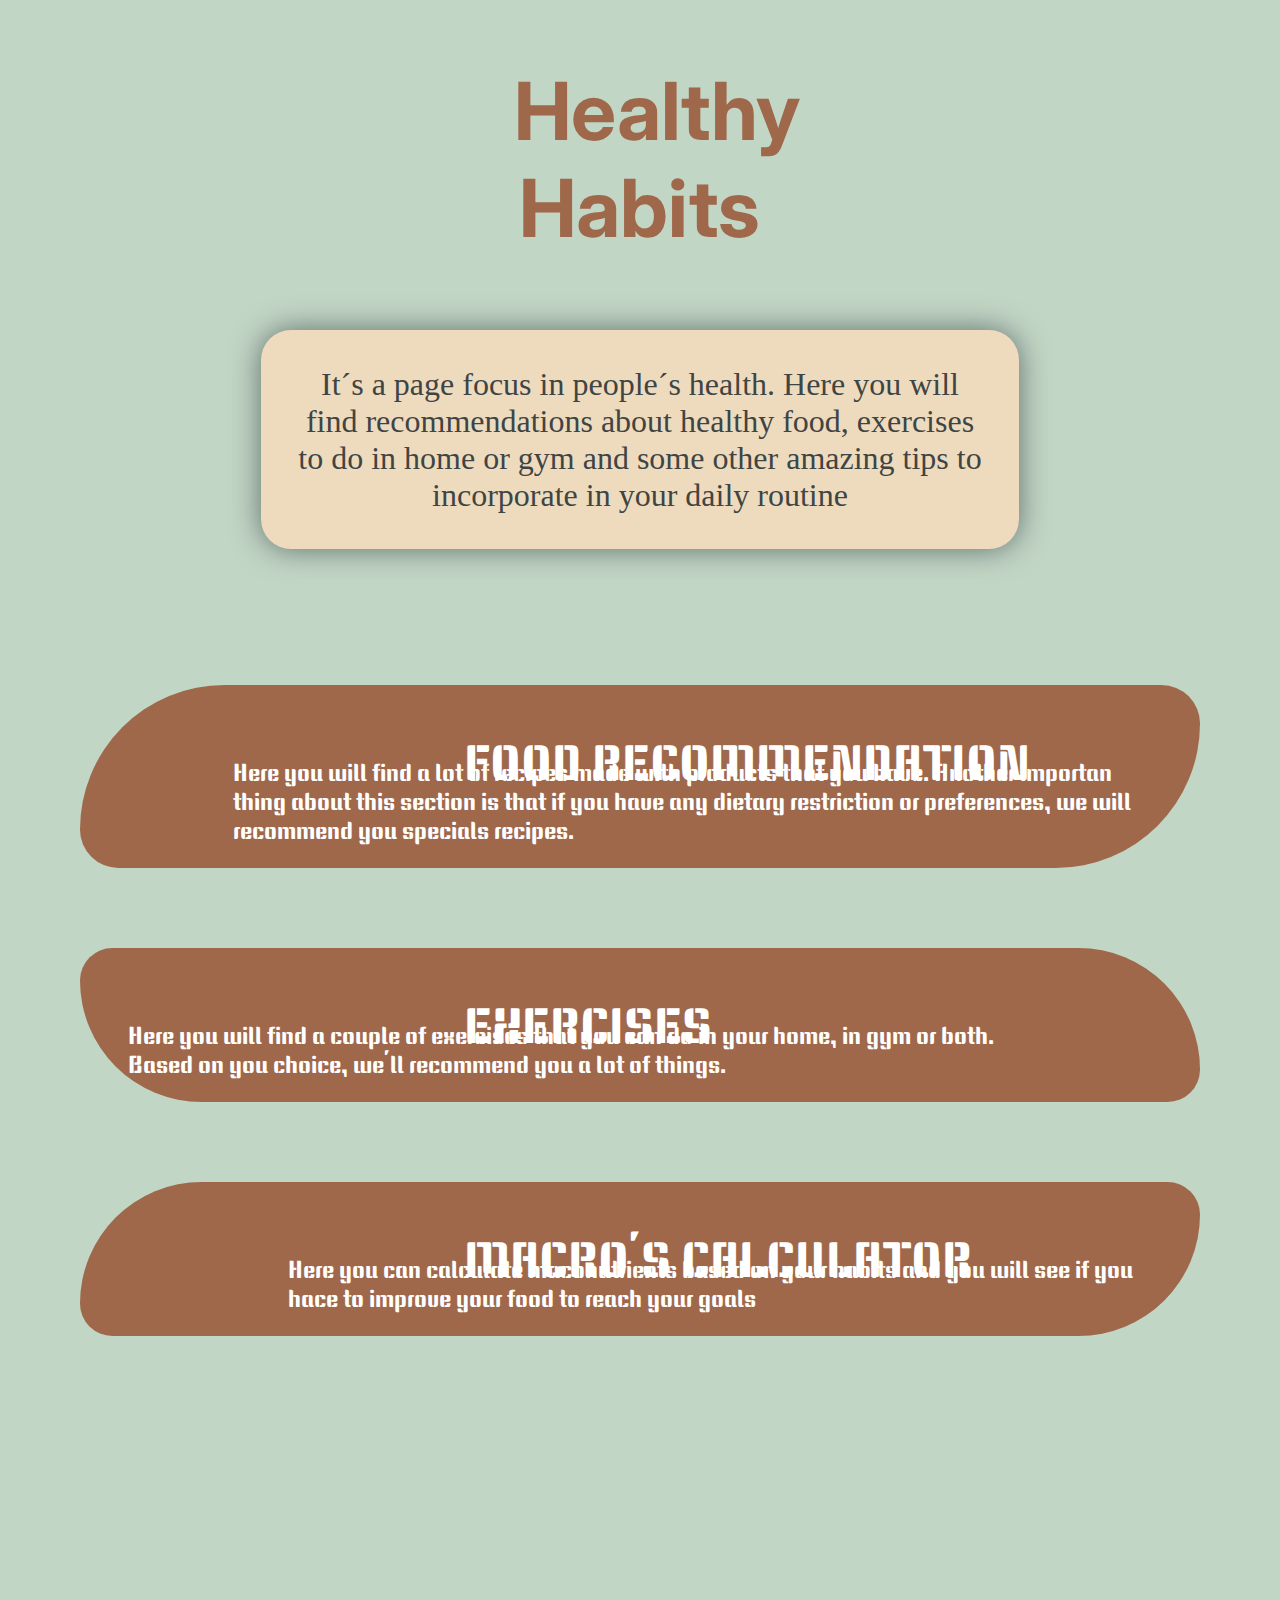
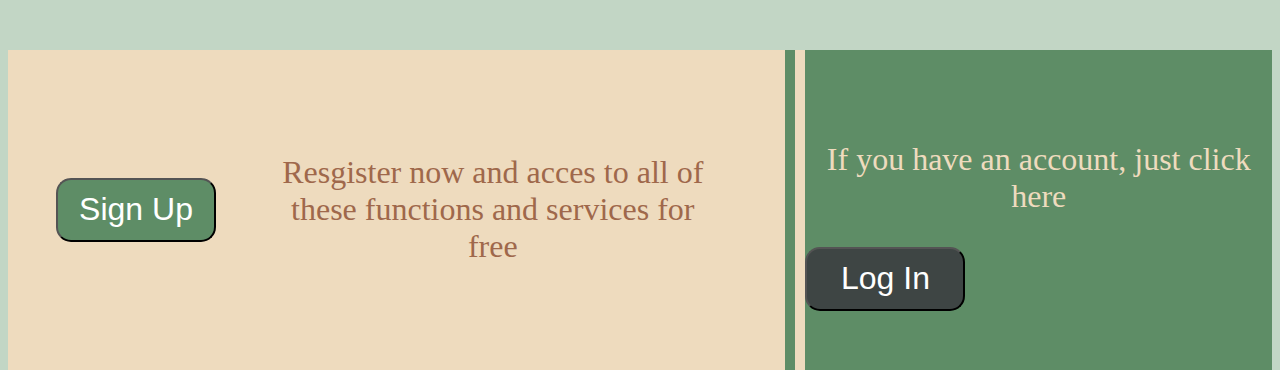
==== index.html @ ca8ab0b1 "Add files via upload" ====
<!DOCTYPE html>
<html lang="en">
<head>
    <meta charset="UTF-8">
    <meta name="viewport" content="width=device-width, initial-scale=1.0">
    <link rel="stylesheet" href="Styles.css">
    <link rel="preconnect" href="https://fonts.googleapis.com">
    <link rel="preconnect" href="https://fonts.gstatic.com" crossorigin>
    <link href="https://fonts.googleapis.com/css2?family=Inter:ital,opsz,wght@0,14..32,100..900;1,14..32,100..900&family=Jersey+10&family=Keania+One&display=swap" rel="stylesheet">
    <title>Document</title>
</head>
<body>
    <h1>Healthy Habits</h1>
    <div class="parrafoIntro">
        <p >It´s a page focus in people´s health. Here you will find recommendations about healthy food, exercises to   do in home or gym and some other amazing tips to incorporate in your daily routine</p>
    </div>
    <div class="cards">
        <div class="card1">
            <img src="imagenes/Cooking.png" alt="">
            <p class="tituloCardI">FOOD RECOMMENDATION</p>
            <p class="textoCardI">Here you will find a lot of recipes made with products that you have. Another importan thing about this section is that if you have any dietary restriction or preferences, we will recommend you specials recipes.</p>
        </div>
        <div class="card2">
            <p class="tituloCardII">EXERCISES</p>
            <p class="textoCardII">Here you will find a couple of exercises that you can do in your home, in gym or both. Based on you choice, we´ll recommend you a lot of things.</p>
            <img src="imagenes/Exercise.png" alt="" class="imagenII">
        </div>
        <div class="card3">
            <img src="imagenes/Calculadora.png" alt="">
            <p class="tituloCardIII">MACRO´S CALCULATOR</p>
            <p class="textoCardIII">Here you can calculate maconutrients based on your habits and you will see if you hace to improve your food to reach your goals</p>
        </div>
    </div>
    <script src="Js.js"></script>
</body>
<footer>
    <div class="botones">
        <div class="registrarse">
            <button class="botonRegistrarse">Sign Up</button>
            <p class="textoRegistro">Resgister now and acces to all of these functions and services for free</p>
        </div>
        <div class="iniciarSesion">
            <p class="textoInicioSesion">If you have an account, just click here</p>
            <button class="botonInicioSesion">Log In</button>
        </div>
    </div>
</footer>
</html>
---- Styles.css ----
body{
    background-image: url(imagenes/Hojas1.png), url(imagenes/Hojas2.png);
    background-position: top left, top right;
    background-repeat: no-repeat;
    background-color: #C2D6C5;
    display: grid;
    grid-template-rows: 20% 20% 20% 20% 20%;
    grid-template-columns: 20% 20% 20% 20% 20%;
}
h1{
    grid-column: 3;
    grid-row: 1;
    font-family: "Inter", sans-serif;
    font-size: 5em;
    color: #9F684B;
    text-align: center;
}
.parrafoIntro{
    overflow: hidden;
    grid-row: 2;
    grid-column: 2 / 5;
    display: flex;
    align-items: center;
    justify-content: center;
    padding: 1em;
    margin-top: -2em;
    height: 40%;
    border-radius: 30px;
    box-shadow: #606d6b 0px 0px 30px;
    background-color: #EEDBBE;
    color: #3E4544;
    font-family: "Inter"- sans-serif;
    font-size: 2em;
    text-align: center;
}
.cards{
    transition: opacity 3s ease-in-out;
    grid-column: 1 / 6;
    grid-row: 3 / 4;
    margin-top: -10em;
    margin-bottom: -40em;
    justify-self: center;
    width: 70em;
    padding: 4em;
    color: white;
    view-timeline-name: --cards;
    view-timeline-axis: block;
    animation-timeline: --cards;
    animation-name: scroll;
    animation-range: entry 10%, cover 50%;
}
@keyframes scroll {
    from{
        opacity: 0;
    }
    to{
        opacity: 1;
    }
}
.card1{
    margin-bottom: 5em;
    display: flex;
    border-top-left-radius: 150px;
    border-top-right-radius: 40px;
    border-bottom-right-radius: 150px;
    border-bottom-left-radius: 40px;
    background-color: #9F684B;
    font-family: "Keania One", sans-serif;
}
.tituloCardI{
    position: absolute;
    margin-left: 8em;
    width: 12em;
    font-size: 3em;
}
.textoCardI{
    align-self: center;
    padding-top: 2em;
    padding-right: 1.5em;
    font-size: 1.5em;
}
.card2{
    margin-bottom: 5em;
    display: flex;
    border-top-left-radius: 40px;
    border-top-right-radius: 150px;
    border-bottom-right-radius: 40px;
    border-bottom-left-radius: 150px;
    background-color: #9F684B;
    font-family: "Keania One", sans-serif;
}
.tituloCardII{
    position: absolute;
    margin-left: 8em;
    width: 12em;
    font-size: 3em;
}
.textoCardII{
    align-self: center;
    padding-top: 2em;
    padding-left: 2em;
    font-size: 1.5em;
}
.card3{
    display: flex;
    margin-bottom: 50em;
    border-top-left-radius: 150px;
    border-top-right-radius: 40px;
    border-bottom-right-radius: 150px;
    border-bottom-left-radius: 40px;
    background-color: #9F684B;
    font-family: "Keania One", sans-serif;
}
.tituloCardIII{
    position: absolute;
    margin-left: 8em;
    width: 12em;
    font-size: 3em;
}
.textoCardIII{
    align-self: center;
    padding-top: 2em;
    padding-right: 1.5em;
    font-size: 1.5em;
}
.cards img{
    padding: 1.5em;
    width: 15em;
}
footer{
    bottom: 14em;
    position: relative;
    grid-row: 5;
    grid-column: 1 / 6;
}
.botones{
    height: 20em;
    padding-top: 20em;
    display: flex;
    grid-row: 5;
}
.registrarse{
    display: flex;
    width: 100%;
    background-color: #EEDBBE;
    text-align: center;
    border-right: #5E8D66 10px solid;
    font-family: "Inter"- sans-serif;
    font-size: 2em;
    color: #9F684B;
}
.botonRegistrarse{
    position: absolute;
    height: 2em;
    width: 5em;
    align-self: center;
    margin-left: 1.5em;
    border-radius: 15px;
    background-color: #5E8D66;
    font-size: 1em;
    color: white;
}
.textoRegistro{
    text-align: center;
    align-self: center;
    padding-left: 8em;
    padding-right: 2em;
}
.iniciarSesion{
    width: 60%;
    justify-items:center;
    align-content: center;
    align-items: center;
    justify-content: space-around;
    border-left: #EEDBBE 10px solid;
    background-color: #5E8D66;
    font-family: "Inter"- sans-serif;
    font-size: 2em;
    color: #EEDBBE;
}
.botonInicioSesion{
    height: 2em;
    width: 5em;
    border-radius: 15px;
    background-color: #3E4544;
    font-size: 1em;
    color: white;
}
.textoInicioSesion{
    text-align: center;
    align-self: center;
}
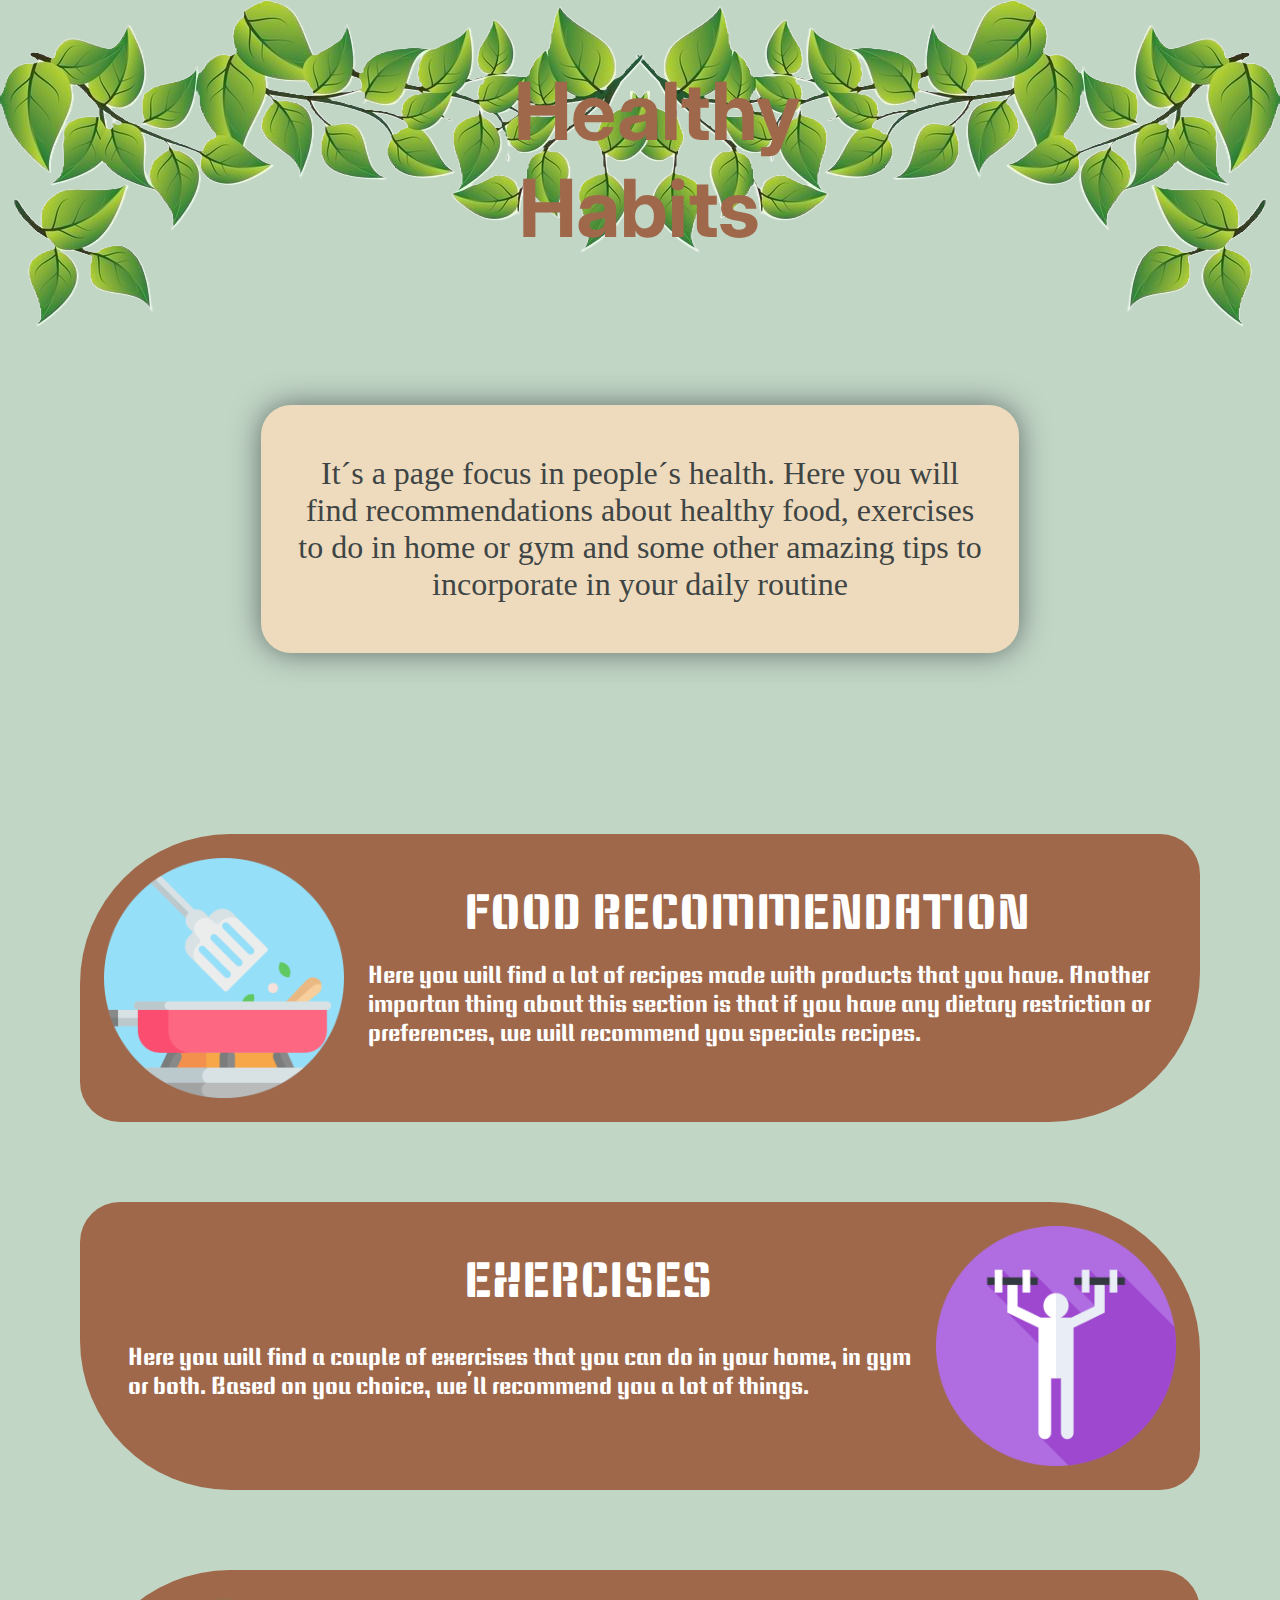
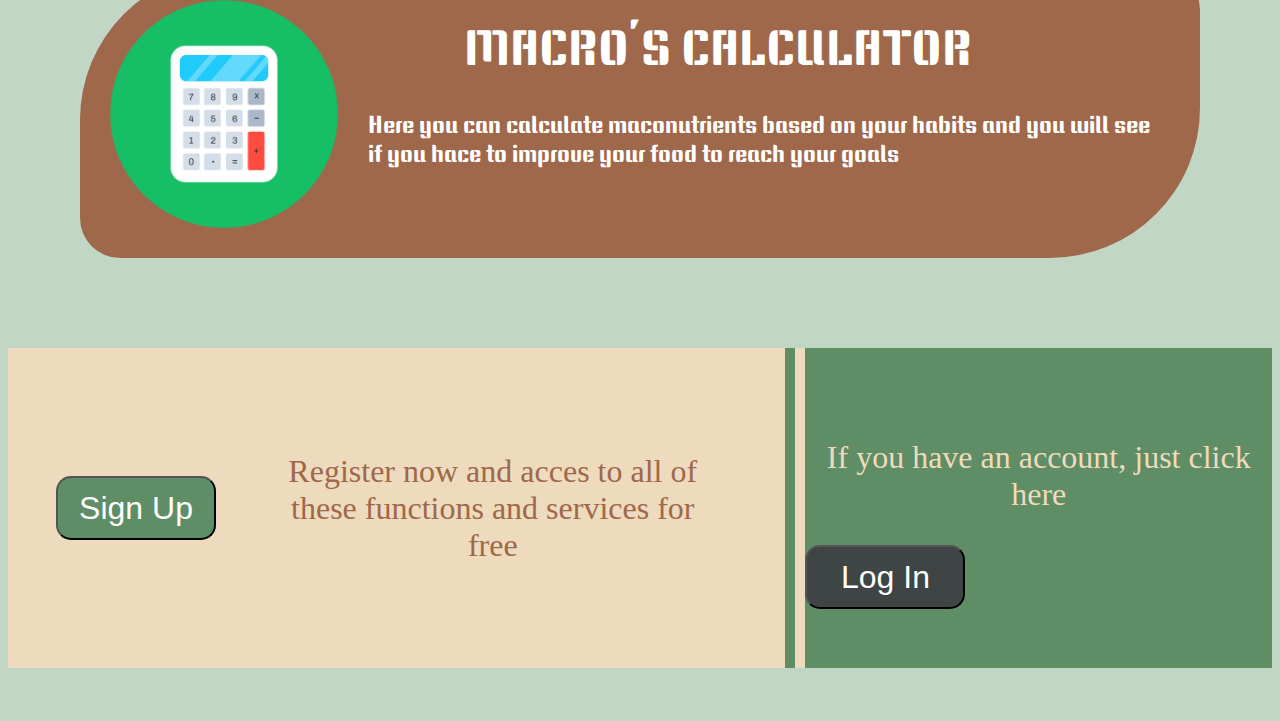
==== commit 69f71cf7: "arreglando index.html" ====
--- a/index.html
+++ b/index.html
@@ -37,11 +37,11 @@
     <div class="botones">
         <div class="registrarse">
             <button class="botonRegistrarse">Sign Up</button>
-            <p class="textoRegistro">Resgister now and acces to all of these functions and services for free</p>
+            <p class="textoRegistro">Register now and acces to all of these functions and services for free</p>
         </div>
         <div class="iniciarSesion">
             <p class="textoInicioSesion">If you have an account, just click here</p>
-            <button class="botonInicioSesion">Log In</button>
+            <a href="login.html" class="login"><button class="botonInicioSesion">Log In</button></a>
         </div>
     </div>
 </footer>
--- a/Styles.css
+++ b/Styles.css
@@ -34,7 +34,8 @@
     text-align: center;
 }
 .cards{
-    transition: opacity 3s ease-in-out;
+    transition: opacity 3s ease-in-out,
+                scale 3s ease-in-out;
     grid-column: 1 / 6;
     grid-row: 3 / 4;
     margin-top: -10em;
@@ -43,17 +44,17 @@
     width: 70em;
     padding: 4em;
     color: white;
-    view-timeline-name: --cards;
-    view-timeline-axis: block;
-    animation-timeline: --cards;
-    animation-name: scroll;
-    animation-range: entry 10%, cover 50%;
+    animation: scroll linear both;
+    animation-timeline: scroll(root);
+    animation-range: 0 600px;
 }
 @keyframes scroll {
     from{
+        scale: 0%;
         opacity: 0;
     }
     to{
+        scale: 100%;
         opacity: 1;
     }
 }
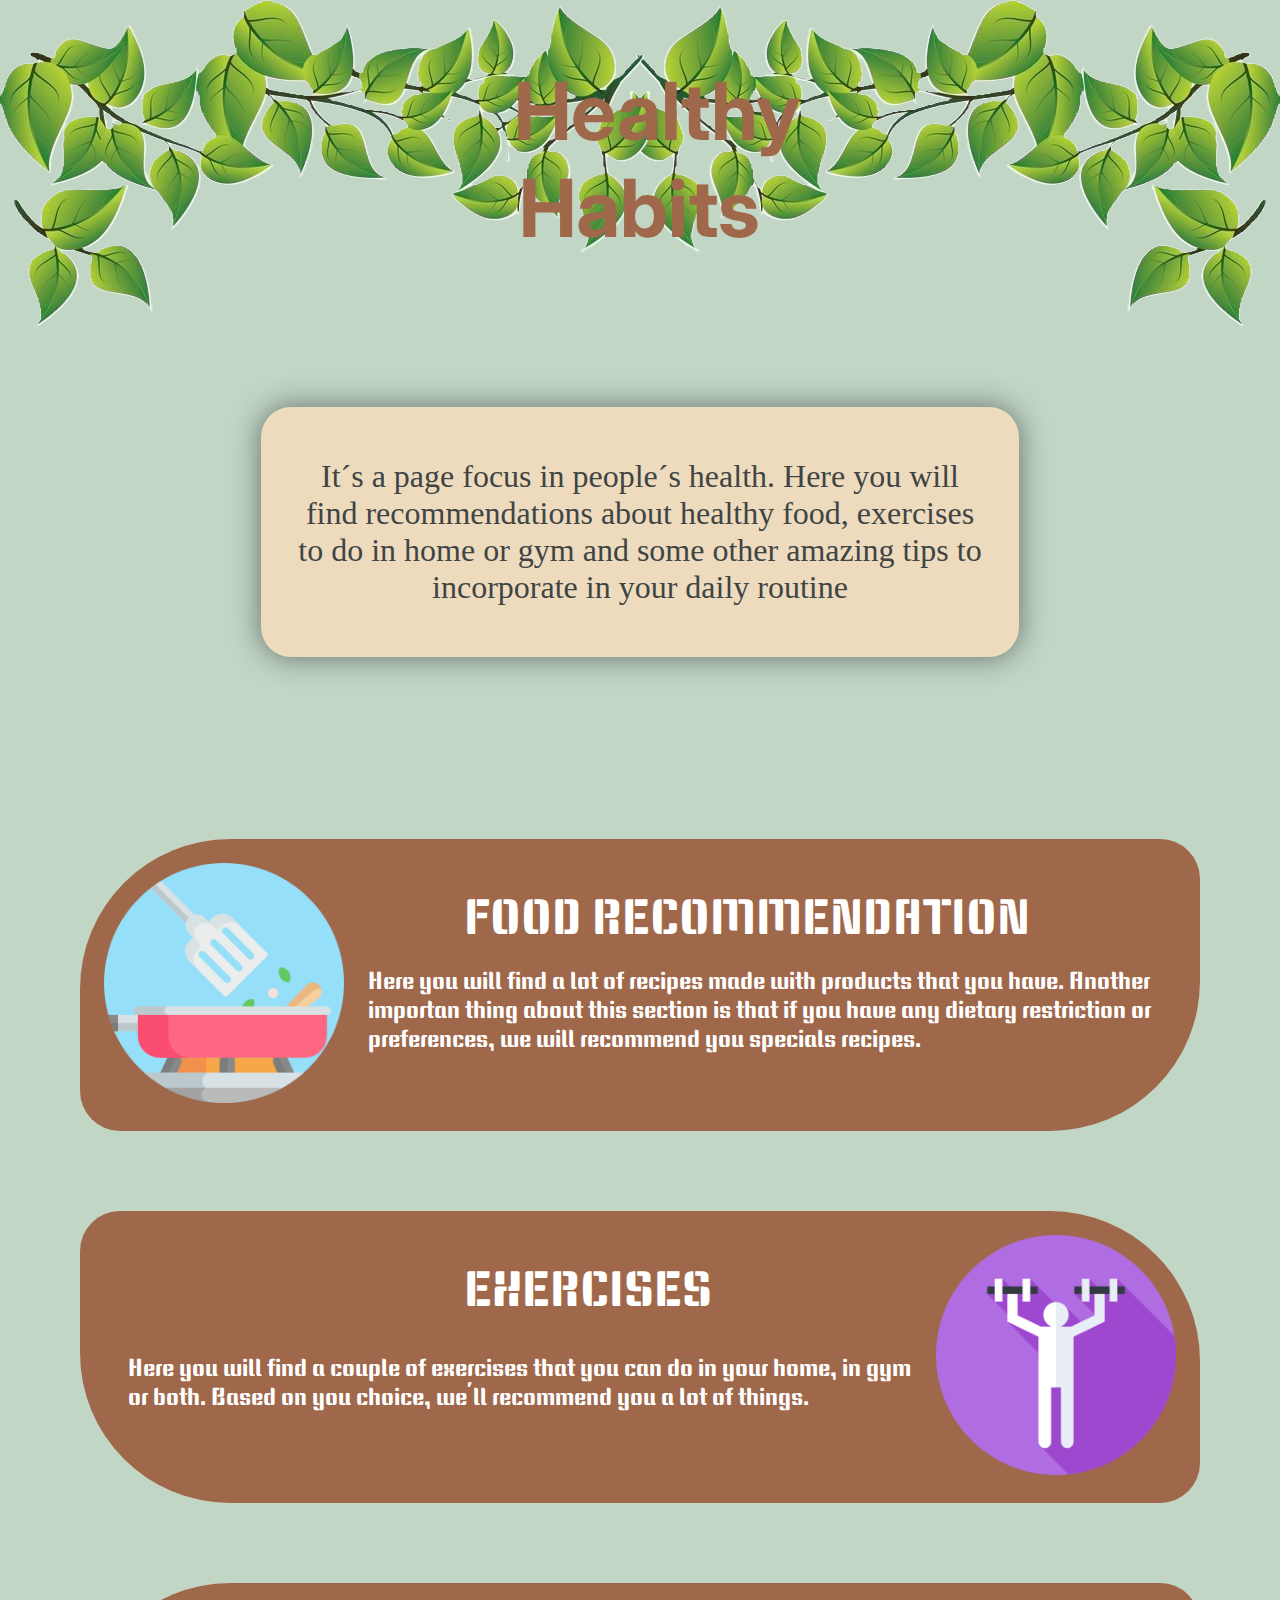
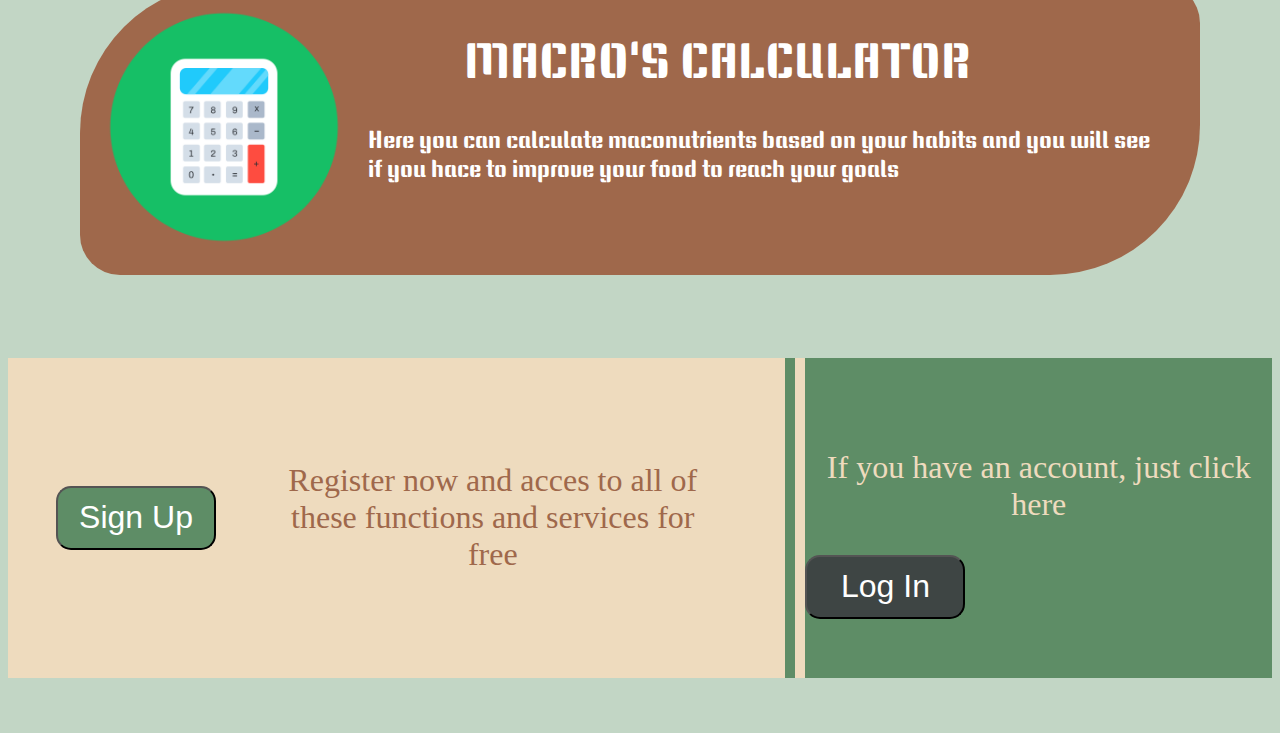
==== commit e97edf9b: "." ====
--- a/index.html
+++ b/index.html
@@ -16,18 +16,18 @@
     </div>
     <div class="cards">
         <div class="card1">
-            <img src="imagenes/Cooking.png" alt="">
+            <a href="ia.html"><img src="imagenes/Cooking.png" alt=""></a>
             <p class="tituloCardI">FOOD RECOMMENDATION</p>
             <p class="textoCardI">Here you will find a lot of recipes made with products that you have. Another importan thing about this section is that if you have any dietary restriction or preferences, we will recommend you specials recipes.</p>
         </div>
         <div class="card2">
             <p class="tituloCardII">EXERCISES</p>
             <p class="textoCardII">Here you will find a couple of exercises that you can do in your home, in gym or both. Based on you choice, we´ll recommend you a lot of things.</p>
-            <img src="imagenes/Exercise.png" alt="" class="imagenII">
+            <a href="excercise.html"><img src="imagenes/Exercise.png" alt="" class="imagenII"></a>
         </div>
         <div class="card3">
-            <img src="imagenes/Calculadora.png" alt="">
-            <p class="tituloCardIII">MACRO´S CALCULATOR</p>
+            <a href="macro_cal.html"><img src="imagenes/Calculadora.png" alt=""></a>
+            <p class="tituloCardIII">MACRO'S CALCULATOR</p>
             <p class="textoCardIII">Here you can calculate maconutrients based on your habits and you will see if you hace to improve your food to reach your goals</p>
         </div>
     </div>
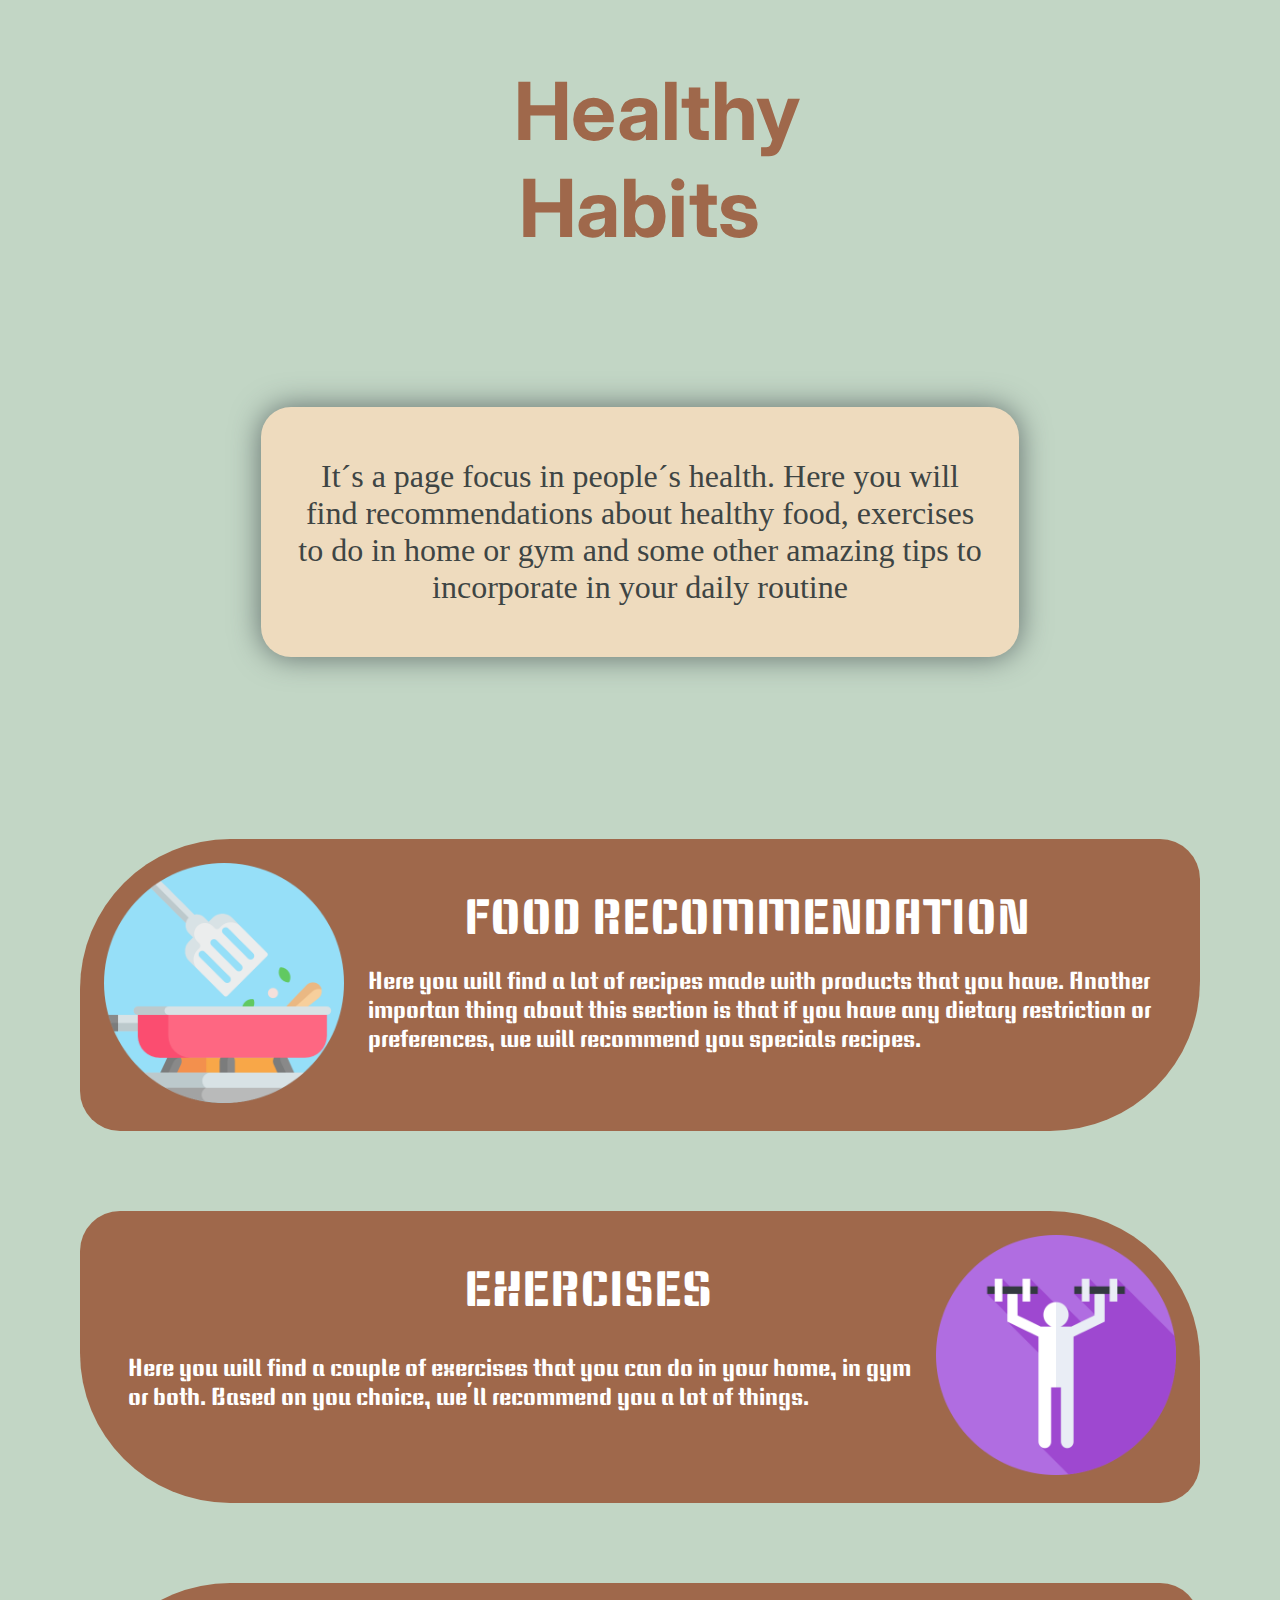
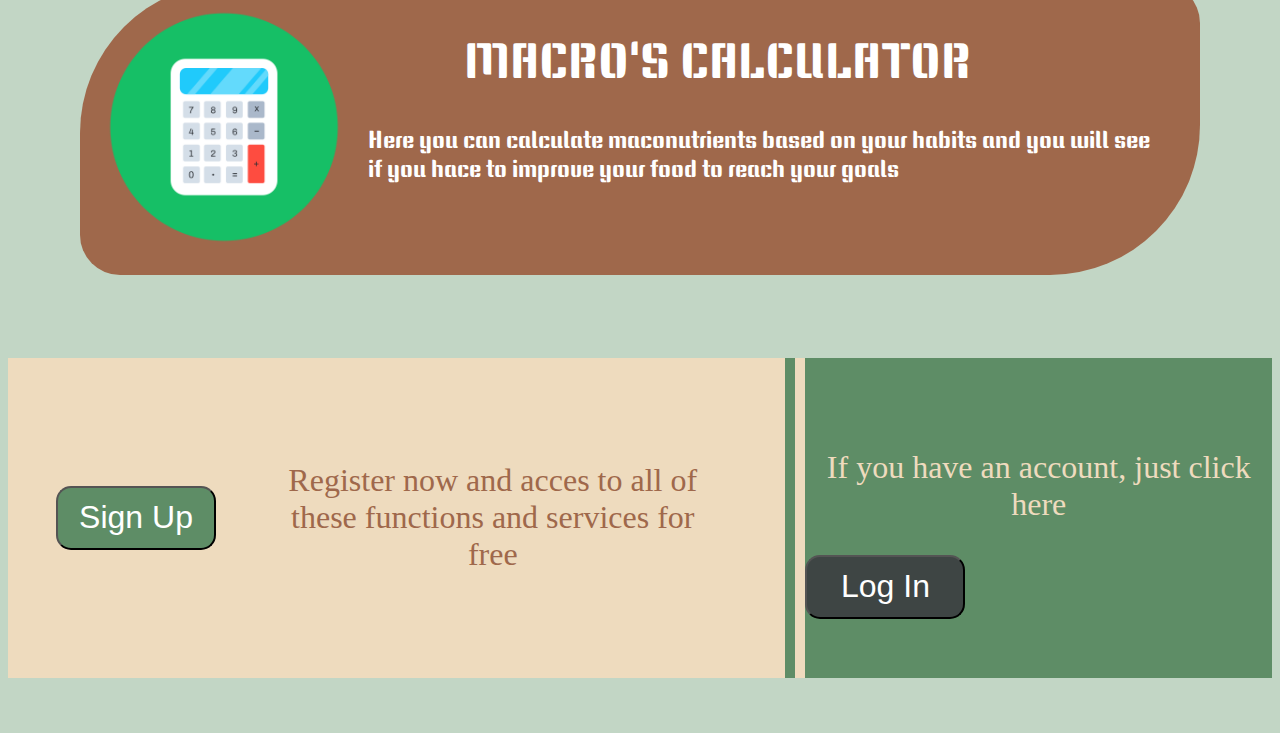
==== commit 320bda10: "." ====
--- a/index.html
+++ b/index.html
@@ -41,7 +41,7 @@
         </div>
         <div class="iniciarSesion">
             <p class="textoInicioSesion">If you have an account, just click here</p>
-            <a href="login.html" class="login"><button class="botonInicioSesion">Log In</button></a>
+            <a href="login.html" class="loginIndex"><button class="botonInicioSesion">Log In</button></a>
         </div>
     </div>
 </footer>
--- a/Styles.css
+++ b/Styles.css
@@ -1,11 +1,30 @@
 body{
-    background-image: url(imagenes/Hojas1.png), url(imagenes/Hojas2.png);
+    /*background-image: url(imagenes/Hojas1.png), url(imagenes/Hojas2.png);*/
     background-position: top left, top right;
+    background-size: 35em;
     background-repeat: no-repeat;
     background-color: #C2D6C5;
     display: grid;
     grid-template-rows: 20% 20% 20% 20% 20%;
     grid-template-columns: 20% 20% 20% 20% 20%;
+}
+.titulo{
+    grid-column: 2 / 5;
+    grid-row: 1;
+    font-family: "Inter", sans-serif;
+    font-size: 1em;
+    align-items: center;
+    justify-content: center;
+    margin: 0;
+    display: flex;
+    flex-direction: row;
+    width: 100%;
+    color: #9F684B;
+}
+.titulo img{
+    width: 12em;
+    height: 12em;
+    padding: 1em;
 }
 h1{
     grid-column: 3;
@@ -190,4 +209,266 @@
 .textoInicioSesion{
     text-align: center;
     align-self: center;
+}
+.cocina{
+    background-color: rgba(94, 141, 102, 0.5);
+    backdrop-filter: blur(5px);
+    grid-column: 1 / 6;
+    grid-row: 3 / 6;
+    height: 100%;
+    display: grid;
+    grid-template-columns: 20% 20% 20% 20% 20%;
+    grid-template-rows: 20% 20% 20% 20% 20%;
+}
+.fotoChef{
+    grid-row: 2 / 5;
+    grid-column: 1 / 3;
+    padding: 3em;
+    align-self: center;
+    width: 90%;
+    height: 100%;
+}
+.cortina{
+    grid-row: 2 / 5;
+    grid-column: 1 / 3;
+    align-self: center;
+    margin: 3em;
+    height: 100%;
+    width: 90%;
+    background-color: transparent;
+}
+.desvanecer{
+    animation: cambiar 1s alternate-reverse;
+}
+@keyframes cambiar {
+    to{
+        backdrop-filter: blur(0px);
+        z-index: 1;
+        width: 0%;
+    }
+    from{
+        backdrop-filter: blur(10px);
+        z-index: 1;
+        width: 90%;
+    }
+
+}
+.explicacionChef{
+    grid-row: 1;
+    grid-column: 3 / 6;
+    padding-top: 0.5em;
+    justify-self: center;
+    color: #3E4544;
+    font-family: "Keania One", sans-serif;
+    font-size: 2.5em;
+    text-align: center;
+}
+.consultaChef{
+    grid-row: 2 / 3;
+    grid-column: 3 / 6;
+    align-items: center;
+    align-content: center;
+    justify-content: center;
+    justify-items: center;
+    justify-self: center;
+}
+.inputChef{
+    margin-top: 2em;
+    border-radius: 50px;
+    border: #9F684B 5px solid;
+    padding: 0.2em;
+    padding-left: 0.5em;
+    background-color: #EEDBBE;
+    font-family: "Inter"- sans-serif;
+    font-size: 2.2em;
+    color: #9F684B;
+}
+.botonChef{
+    cursor: pointer;
+    border: #EEDBBE 5px solid;
+    border-radius: 50px;
+    padding: 0.5em;
+    background-color: #9F684B;
+    color: #EEDBBE;
+    font-family: "Keania One", sans-serif;
+    font-size: 2em;
+    align-content: center;
+    justify-items: center;
+}
+.botonChef img{
+    padding: 0;
+    width: 1.5em;
+    height: 1em;
+}
+@keyframes parpadeo {
+    from{background-color: #EEDBBE; color: #9F684B; border-color: #9F684B;}
+    to{background-color: #9F684B; color: #EEDBBE;border-color: #EEDBBE;}
+}
+.botonChef:hover{
+    animation: parpadeo 1s infinite ease-in;
+}
+.respuestaChef{
+    border-radius: 20px;
+    margin: 1em;
+    padding: 1em;
+    font-size: 2em;
+    grid-row: 3 / 5;
+    grid-column: 3 / 6;
+    height: 10em;
+    overflow: auto;
+    background-color: #9F684B;
+}
+.respuestaChef::-webkit-scrollbar{
+    background-color: transparent;
+}
+.respuestaChef::-webkit-scrollbar-track {
+    margin: 50px;
+    background-color: rgba(238, 219, 190, 0.5);
+    border-radius: 20px; /* Esquinas redondeadas */
+}
+.respuestaChef::-webkit-scrollbar-thumb{
+    background-color: #EEDBBE;
+    border-radius: 20px;
+}
+.responseText{
+    color: #EEDBBE;
+    font-family: "Inter"- sans-serif;
+    font-size: 1em;
+}
+.login{
+    background-color: rgba(94, 141, 102, 0.9);
+    background-repeat: no-repeat;
+    background-position: right 40px ;
+    border-radius: 20px;
+    grid-column: 2 / 5;
+    grid-row: 2 / 4;
+    display: flex;
+    flex-direction: column;
+    padding: 10em;
+    margin-top: 2em;
+    justify-self: center;
+    justify-content: center;
+    align-items: center;
+    height: 100%;
+}
+.datosLogin{
+    display: flex;
+    flex-direction: column;
+}
+.emailPassword{
+    color: #C2D6C5;
+    font-size: 2em;
+    font-family: "Keania One", sans-serif;
+}
+.datosLogin input{
+    background-color: rgba(62, 69, 68, 0.5);
+    border-radius: 20px;
+    padding: 1em;
+    margin-bottom: 1em;
+    color: #C2D6C5;
+    font-size: 2em;
+}
+.datosLogin button {
+    background-color: #C2D6C5;
+    border-radius: 20px;
+    padding: 0.5em;
+    margin-bottom: 1em;
+    width: 100%;
+    color: #3E4544;
+    font-size: 3em;
+}
+.botonLogin{
+    border-radius: 20px;
+    padding: 0.5em;
+}
+.problemasLogin{
+    display: flex;
+    align-items: center;
+}
+.problemasLogin p{
+    color: #C2D6C5;
+    font-size: 1.7em;
+    padding: 0.5em;
+}
+.problemasLogin a{
+    text-decoration: none;
+}
+.problemasLogin button{
+    background-color: rgba(62, 69, 68, 0.5);
+    border-radius: 20px;
+    padding: 1em;
+    color: #C2D6C5;
+    font-size: 1.5em;
+}
+.headerHome{
+    grid-column: 1 / 6;
+    background-color: rgba(62, 69, 68, 0.5);
+    align-items: center;
+    display: flex;
+    flex-direction: row;
+    padding: 2em;
+    justify-content: space-between;
+    height: 3em;
+}
+.headerHome img{
+    width: 2em;
+    height: 2em;
+    padding-right: 1em;
+}
+.home{
+    align-items: center;
+    display: flex;
+    font-size: 2em;
+}
+.dropDownPerfil img{
+    padding: 1em;
+    height: 2em;
+    width: 2em;
+    z-index: 1;
+}
+.dropDownPerfil button{
+    background-color: transparent;
+    border: none;
+}
+.dropDownPerfil{
+    display: flex;
+    flex-direction: row;
+    align-items: center;
+    font-size: 2em;
+    z-index: 1;
+}
+.dropdown-content {
+    position: absolute;
+    margin-top: 10em;
+    margin-left: 0.7em;
+    height: 5.5em;
+    width: 10.6em;
+    padding-bottom: 0.5em;
+    padding-top: 0.5em;
+    border-bottom-right-radius: 20px;
+    border-bottom-left-radius: 20px;
+    align-items: center;
+    justify-content: end;
+    display: none; 
+    background-color: white;
+    z-index: 1;
+    overflow: hidden;
+}
+
+.dropdown-content a {
+    color: black;
+    padding: 12px 16px;
+    text-align: center;
+    width: 100%;
+    text-decoration: none;
+    display: block;
+}
+
+.dropdown-content a:hover {
+    background-color: #f1f1f1;
+}
+
+.show {
+    display: flex;
+    flex-direction: column;
 }